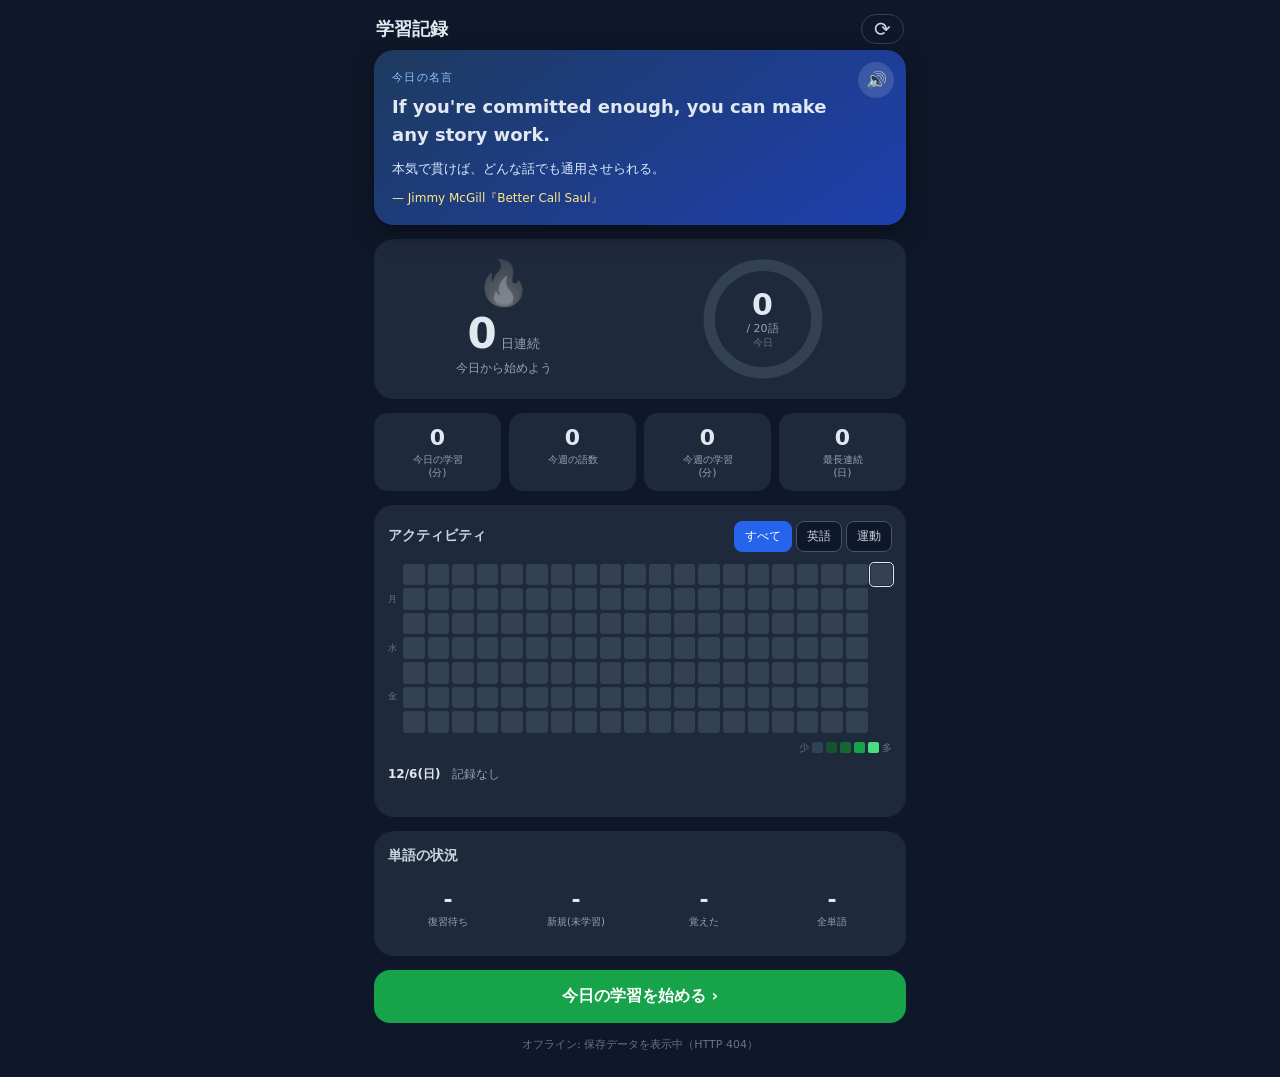
==== stats.html @ 07a6555b "①間隔反復（忘却曲線）機能の追加　②統計画面機能の追加　③今日の名言機能の追加" ====
<!DOCTYPE html>
<html lang="ja">
<head>
<meta charset="UTF-8">
<meta name="viewport" content="width=device-width, initial-scale=1, viewport-fit=cover, user-scalable=no">
<meta name="theme-color" content="#0f172a">
<link rel="manifest" href="manifest.json">
<link rel="icon" href="icon.svg">
<link rel="apple-touch-icon" href="icon.svg">
<meta name="mobile-web-app-capable" content="yes">
<meta name="apple-mobile-web-app-capable" content="yes">
<title>学習記録</title>
<link rel="stylesheet" href="stats.css">
</head>
<body>
<header>
  <div class="title">学習記録</div>
  <div class="header-right">
    <button id="reload" class="hbtn" aria-label="同期">⟳</button>
  </div>
</header>

<main>
  <section class="quote-card">
    <div class="qhead">今日の名言</div>
    <div class="qtext" id="qText"></div>
    <div class="qja" id="qJa"></div>
    <div class="qby" id="qBy"></div>
    <button class="speak" id="qSpeak" aria-label="読み上げ">🔊</button>
  </section>

  <section class="hero">
    <div class="streak">
      <div class="flame" id="flame">🔥</div>
      <div class="streak-num"><span id="streakNum">0</span><small>日連続</small></div>
      <div class="streak-sub" id="streakSub"></div>
    </div>
    <div class="ring-wrap">
      <svg viewBox="0 0 120 120" class="ring" aria-hidden="true">
        <circle cx="60" cy="60" r="52" class="ring-bg"></circle>
        <circle cx="60" cy="60" r="52" class="ring-fg" id="ringFg"></circle>
      </svg>
      <div class="ring-text"><b id="ringNum">0</b><small id="ringGoal">/ 20語</small><em>今日</em></div>
    </div>
  </section>

  <section class="cards">
    <div class="stat"><b id="stToday">-</b><span>今日の学習<br>(分)</span></div>
    <div class="stat"><b id="stWeekWords">-</b><span>今週の語数</span></div>
    <div class="stat"><b id="stWeekMin">-</b><span>今週の学習<br>(分)</span></div>
    <div class="stat"><b id="stBest">-</b><span>最長連続<br>(日)</span></div>
  </section>

  <section class="panel">
    <div class="panel-head">
      <h2>アクティビティ</h2>
      <div class="seg" id="appSeg">
        <button data-v="all">すべて</button>
        <button data-v="english">英語</button>
        <button data-v="other">運動</button>
      </div>
    </div>
    <div class="hm-wrap">
      <div class="hm-days"><span></span><span>月</span><span></span><span>水</span><span></span><span>金</span><span></span></div>
      <div id="heatmap" class="hm all"></div>
    </div>
    <div class="hm-legend">少<i class="lv0"></i><i class="lv1"></i><i class="lv2"></i><i class="lv3"></i><i class="lv4"></i>多</div>
    <div id="detail" class="detail">マスをタップすると、その日の内容が表示されます</div>
  </section>

  <section class="panel">
    <h2>単語の状況</h2>
    <div class="cards two">
      <div class="stat"><b id="wDue">-</b><span>復習待ち</span></div>
      <div class="stat"><b id="wNew">-</b><span>新規(未学習)</span></div>
      <div class="stat"><b id="wDone">-</b><span>覚えた</span></div>
      <div class="stat"><b id="wTotal">-</b><span>全単語</span></div>
    </div>
  </section>

  <a class="go" href="index.html">今日の学習を始める ›</a>
  <div class="foot" id="foot"></div>
</main>

<div id="toast"></div>
<script src="config.js"></script>
<script src="quotes.js"></script>
<script src="common.js"></script>
<script src="stats.js"></script>
</body>
</html>
---- stats.css ----
* { box-sizing: border-box; -webkit-tap-highlight-color: transparent; }
html, body {
  margin: 0; min-height: 100%; background: #0f172a; color: #e2e8f0;
  font-family: system-ui, -apple-system, "Hiragino Sans", "Noto Sans JP", sans-serif;
  overscroll-behavior-y: contain;
}
body { padding: env(safe-area-inset-top) 0 calc(24px + env(safe-area-inset-bottom)); }
main { max-width: 560px; margin: 0 auto; padding: 0 14px; display: flex; flex-direction: column; gap: 14px; }

header { display: flex; justify-content: space-between; align-items: center; padding: 14px 16px 6px; max-width: 560px; margin: 0 auto; }
.title { font-size: 18px; font-weight: 700; }
.hbtn { background: none; border: 1px solid #334155; border-radius: 999px; color: #cbd5e1; font-size: 20px; padding: 2px 12px; }
#reload.spin { animation: spin 1s linear infinite; }
@keyframes spin { to { transform: rotate(360deg); } }

/* 名言 */
.quote-card { position: relative; background: linear-gradient(145deg, #1e3a5f, #1e40af); border-radius: 20px; padding: 20px 18px 18px; box-shadow: 0 8px 24px #0006; }
.qhead { font-size: 11px; letter-spacing: .12em; color: #93c5fd; margin-bottom: 8px; }
.qtext { font-size: 18px; line-height: 1.55; font-weight: 700; word-break: break-word; padding-right: 40px; }
.qja { margin-top: 10px; font-size: 13px; line-height: 1.6; color: #dbeafe; }
.qja[hidden] { display: none; }
.qby { margin-top: 10px; font-size: 12px; color: #fde68a; }
.speak { position: absolute; top: 12px; right: 12px; width: 36px; height: 36px; border: 0; border-radius: 50%; background: #ffffff22; color: #fff; font-size: 17px; }
.speak[hidden] { display: none; }

/* ストリーク + 進捗リング */
.hero { display: flex; align-items: center; justify-content: space-around; gap: 10px; background: #1e293b; border-radius: 20px; padding: 18px 12px; }
.streak { text-align: center; }
.flame { font-size: 44px; line-height: 1; filter: grayscale(1) opacity(.45); }
.flame.on { filter: none; animation: flick 1.6s ease-in-out infinite; }
@keyframes flick { 50% { transform: scale(1.08) rotate(-3deg); } }
.streak-num { margin-top: 4px; }
.streak-num span { font-size: 42px; font-weight: 800; }
.streak-num small { font-size: 13px; color: #94a3b8; margin-left: 4px; }
.streak-sub { font-size: 12px; color: #94a3b8; margin-top: 2px; min-height: 16px; }
.ring-wrap { position: relative; width: 124px; height: 124px; }
.ring { width: 100%; height: 100%; transform: rotate(-90deg); }
.ring circle { fill: none; stroke-width: 11; }
.ring-bg { stroke: #334155; }
.ring-fg { stroke: #22c55e; stroke-linecap: round; stroke-dasharray: 326.73; stroke-dashoffset: 326.73; transition: stroke-dashoffset .8s ease; }
.ring-wrap.full .ring-fg { stroke: #fbbf24; }
.ring-text { position: absolute; inset: 0; display: flex; flex-direction: column; align-items: center; justify-content: center; line-height: 1.15; }
.ring-text b { font-size: 30px; }
.ring-text small { font-size: 11px; color: #94a3b8; }
.ring-text em { font-style: normal; font-size: 10px; color: #64748b; margin-top: 2px; }

/* 数値カード */
.cards { display: grid; grid-template-columns: repeat(4, 1fr); gap: 8px; }
.cards.two { margin-top: 10px; }
.stat { background: #1e293b; border-radius: 14px; padding: 12px 6px; text-align: center; }
.stat b { display: block; font-size: 22px; }
.stat span { display: block; margin-top: 3px; font-size: 10px; color: #94a3b8; line-height: 1.3; }

/* パネル */
.panel { background: #1e293b; border-radius: 20px; padding: 16px 14px; }
.panel h2 { margin: 0; font-size: 14px; color: #cbd5e1; }
.panel-head { display: flex; align-items: center; justify-content: space-between; gap: 8px; margin-bottom: 12px; }
.seg { display: flex; gap: 4px; }
.seg button { padding: 6px 10px; border: 1px solid #475569; background: #0f172a; color: #cbd5e1; border-radius: 8px; font-size: 12px; }
.seg button.on { background: #2563eb; border-color: #2563eb; color: #fff; }

/* 草（コントリビューション） */
.hm-wrap { display: flex; gap: 6px; }
.hm-days { display: grid; grid-template-rows: repeat(7, 1fr); font-size: 9px; color: #64748b; align-items: center; padding: 0 0 0 0; }
.hm, .hm-legend { --c1: #14532d; --c2: #166534; --c3: #16a34a; --c4: #4ade80; }
.hm { flex: 1; display: grid; grid-auto-flow: column; grid-template-rows: repeat(7, 1fr); grid-auto-columns: 1fr; gap: 3px; }
.hm.english, .hm-legend.english { --c1: #1e3a8a; --c2: #1d4ed8; --c3: #3b82f6; --c4: #93c5fd; }
.hm.other, .hm-legend.other { --c1: #7c2d12; --c2: #c2410c; --c3: #f97316; --c4: #fdba74; }
.hm div { aspect-ratio: 1; border-radius: 3px; background: #334155; }
.hm div.future { background: transparent; }
.hm div.lv1, .hm-legend i.lv1 { background: var(--c1); }
.hm div.lv2, .hm-legend i.lv2 { background: var(--c2); }
.hm div.lv3, .hm-legend i.lv3 { background: var(--c3); }
.hm div.lv4, .hm-legend i.lv4 { background: var(--c4); }
.hm div.today { outline: 1.5px solid #e2e8f0; outline-offset: 1px; }
.hm div.sel { outline: 2px solid #fbbf24; outline-offset: 1px; }
.hm-legend { display: flex; justify-content: flex-end; align-items: center; gap: 3px; margin-top: 8px; font-size: 10px; color: #64748b; }
.hm-legend i { width: 11px; height: 11px; border-radius: 2px; background: #334155; display: inline-block; }

.detail { margin-top: 10px; min-height: 36px; font-size: 12px; color: #94a3b8; line-height: 1.6; }
.detail b { color: #e2e8f0; }

.go { display: block; text-align: center; text-decoration: none; background: #16a34a; color: #fff; font-weight: 700; font-size: 16px; padding: 16px; border-radius: 16px; }
.foot { text-align: center; font-size: 11px; color: #64748b; min-height: 16px; }

#toast {
  position: fixed; left: 50%; bottom: 40px; transform: translateX(-50%) translateY(20px);
  background: #000c; padding: 8px 16px; border-radius: 999px; font-size: 13px;
  opacity: 0; transition: .25s; pointer-events: none;
}
#toast.show { opacity: 1; transform: translateX(-50%); }
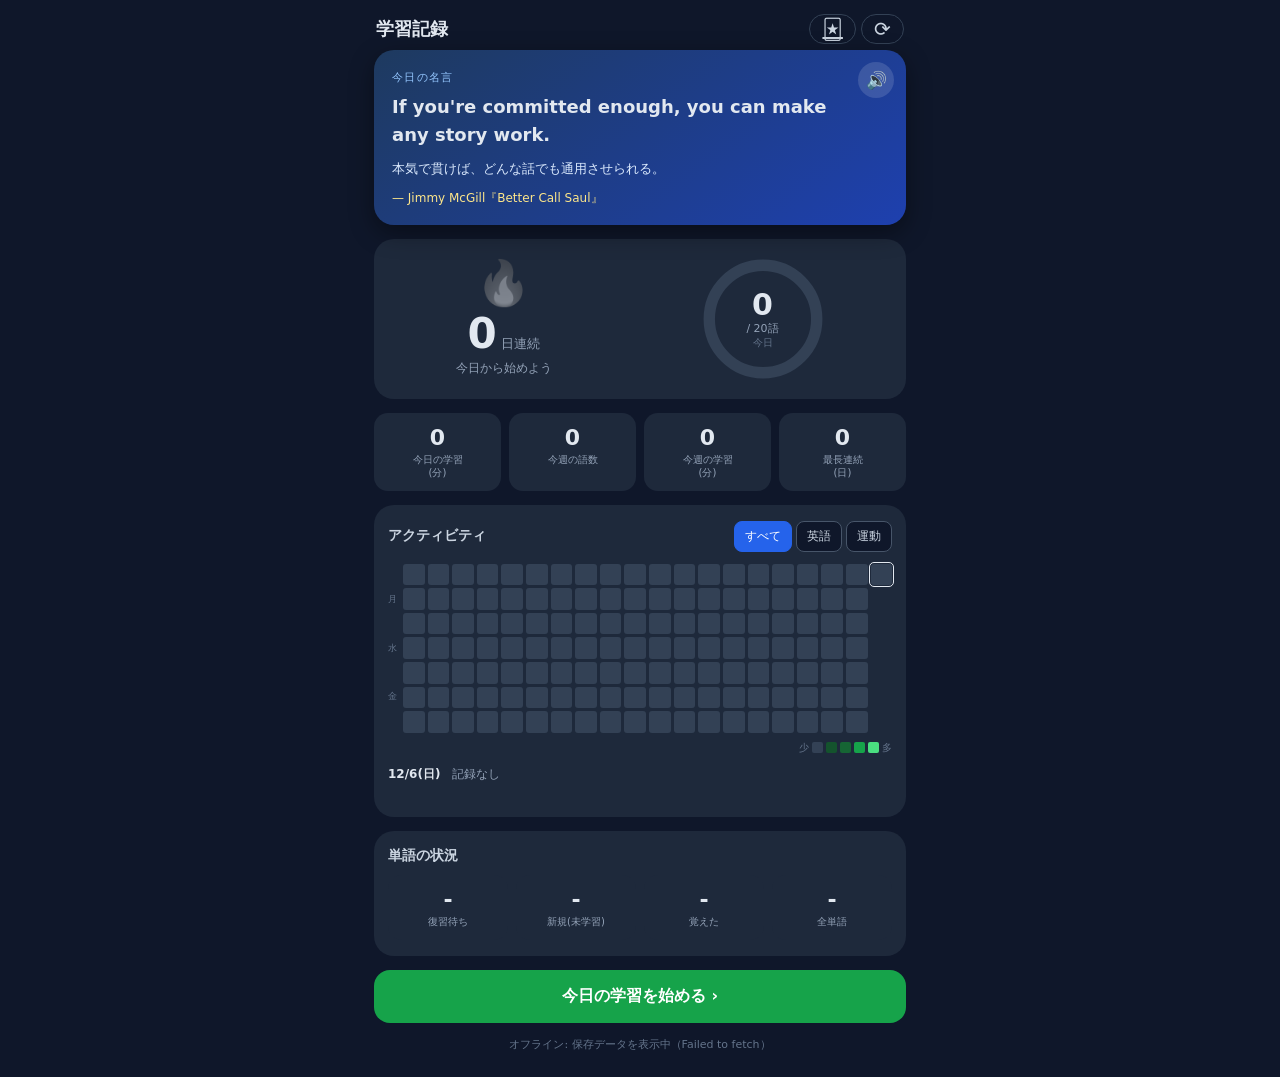
==== commit 2e83b769: "統計画面(index.html?view=stats / stats.html)のAPI通信不具合修正と専用マニフェスト追加" ====
--- a/stats.html
+++ b/stats.html
@@ -4,7 +4,7 @@
 <meta charset="UTF-8">
 <meta name="viewport" content="width=device-width, initial-scale=1, viewport-fit=cover, user-scalable=no">
 <meta name="theme-color" content="#0f172a">
-<link rel="manifest" href="manifest.json">
+<link rel="manifest" href="manifest-stats.json">
 <link rel="icon" href="icon.svg">
 <link rel="apple-touch-icon" href="icon.svg">
 <meta name="mobile-web-app-capable" content="yes">
@@ -16,6 +16,7 @@
 <header>
   <div class="title">学習記録</div>
   <div class="header-right">
+    <a class="hbtn" href="index.html" aria-label="単語カード">🃏</a>
     <button id="reload" class="hbtn" aria-label="同期">⟳</button>
   </div>
 </header>
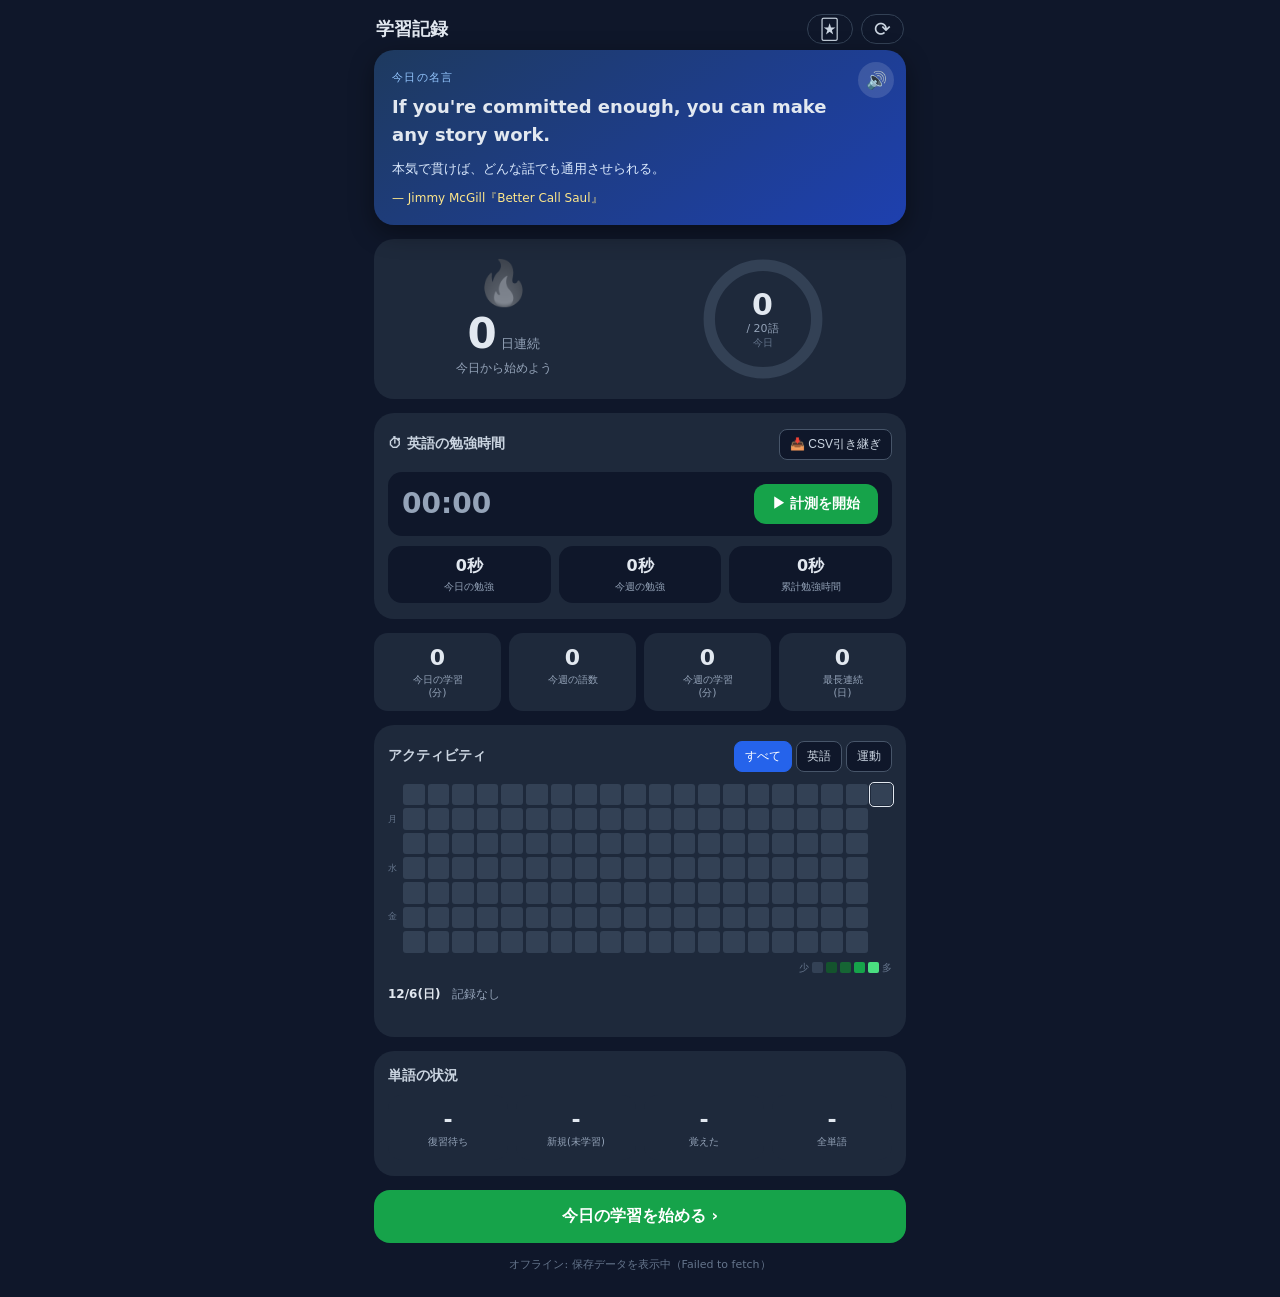
==== commit 3e0ea4f4: "勉強時間の手動タイマー計測機能とSimple Time Tracker CSV引き継ぎ機能を追加" ====
--- a/stats.html
+++ b/stats.html
@@ -42,6 +42,36 @@
         <circle cx="60" cy="60" r="52" class="ring-fg" id="ringFg"></circle>
       </svg>
       <div class="ring-text"><b id="ringNum">0</b><small id="ringGoal">/ 20語</small><em>今日</em></div>
+    </div>
+  </section>
+
+  <section class="panel timer-panel">
+    <div class="panel-head">
+      <h2>⏱ 英語の勉強時間</h2>
+      <button id="csvBtn" class="mini-btn" type="button">📥 CSV引き継ぎ</button>
+      <input type="file" id="csvFile" accept=".csv,text/csv,text/plain" hidden>
+    </div>
+    <div class="timer-box">
+      <div class="timer-clock" id="timerClock">00:00</div>
+      <div class="timer-actions">
+        <button id="timerToggle" class="timer-main" type="button">▶ 計測を開始</button>
+        <button id="timerCancel" class="timer-cancel" type="button" hidden>破棄</button>
+      </div>
+    </div>
+    <div class="cards three">
+      <div class="stat sub"><b id="tmToday">0分</b><span>今日の勉強</span></div>
+      <div class="stat sub"><b id="tmWeek">0分</b><span>今週の勉強</span></div>
+      <div class="stat sub"><b id="tmTotal">0時間</b><span>累計勉強時間</span></div>
+    </div>
+    <div id="csvBox" class="csv-box" hidden>
+      <div class="csv-title">Simple Time Tracker CSV取込</div>
+      <div class="csv-sub">「英語」として引き継ぐ項目を選択してください：</div>
+      <div id="csvActs" class="csv-acts"></div>
+      <div id="csvPreview" class="csv-preview"></div>
+      <div class="csv-actions">
+        <button id="csvCancel" type="button">キャンセル</button>
+        <button id="csvApply" class="primary" type="button">この内容で取り込む</button>
+      </div>
     </div>
   </section>
 
--- a/stats.css
+++ b/stats.css
@@ -89,3 +89,33 @@
   opacity: 0; transition: .25s; pointer-events: none;
 }
 #toast.show { opacity: 1; transform: translateX(-50%); }
+
+/* ---------- 勉強時間タイマー & CSV取込パネル ---------- */
+.header-right { display: flex; align-items: center; gap: 8px; }
+a.hbtn { text-decoration: none; display: inline-block; }
+.mini-btn { background: #0f172a; border: 1px solid #475569; color: #cbd5e1; border-radius: 8px; padding: 6px 10px; font-size: 12px; cursor: pointer; }
+.timer-box { display: flex; align-items: center; justify-content: space-between; gap: 12px; background: #0f172a; border-radius: 14px; padding: 12px 14px; margin-bottom: 10px; }
+.timer-clock { font-size: 28px; font-weight: 800; font-variant-numeric: tabular-nums; color: #94a3b8; }
+.timer-clock.running { color: #4ade80; }
+.timer-actions { display: flex; gap: 8px; align-items: center; }
+.timer-main { border: 0; border-radius: 12px; padding: 11px 18px; font-size: 14px; font-weight: 700; background: #16a34a; color: #fff; cursor: pointer; }
+.timer-main.running { background: #dc2626; animation: pulse-rec 1.8s ease-in-out infinite; }
+.timer-cancel { border: 1px solid #475569; border-radius: 10px; padding: 9px 10px; font-size: 12px; background: transparent; color: #94a3b8; cursor: pointer; }
+.timer-cancel[hidden] { display: none; }
+@keyframes pulse-rec { 50% { opacity: .82; } }
+.cards.three { grid-template-columns: repeat(3, 1fr); }
+.stat.sub { background: #0f172a; padding: 10px 6px; }
+.stat.sub b { font-size: 16px; }
+
+.csv-box { margin-top: 12px; background: #0f172a; border: 1px solid #334155; border-radius: 14px; padding: 14px; }
+.csv-box[hidden] { display: none; }
+.csv-title { font-size: 14px; font-weight: 700; margin-bottom: 4px; }
+.csv-sub { font-size: 12px; color: #94a3b8; margin-bottom: 8px; }
+.csv-acts { display: flex; flex-direction: column; gap: 6px; max-height: 180px; overflow-y: auto; margin-bottom: 10px; }
+.csv-act { display: flex; align-items: center; justify-content: space-between; gap: 8px; background: #1e293b; padding: 8px 10px; border-radius: 8px; font-size: 13px; }
+.csv-act small { color: #94a3b8; font-size: 11px; }
+.csv-preview { font-size: 12px; color: #93c5fd; margin-bottom: 10px; font-weight: 700; }
+.csv-actions { display: flex; gap: 8px; }
+.csv-actions button { flex: 1; padding: 10px; border-radius: 10px; border: 0; background: #334155; color: #fff; font-size: 13px; font-weight: 700; cursor: pointer; }
+.csv-actions .primary { background: #2563eb; }
+.csv-actions button[disabled] { opacity: .5; pointer-events: none; }
